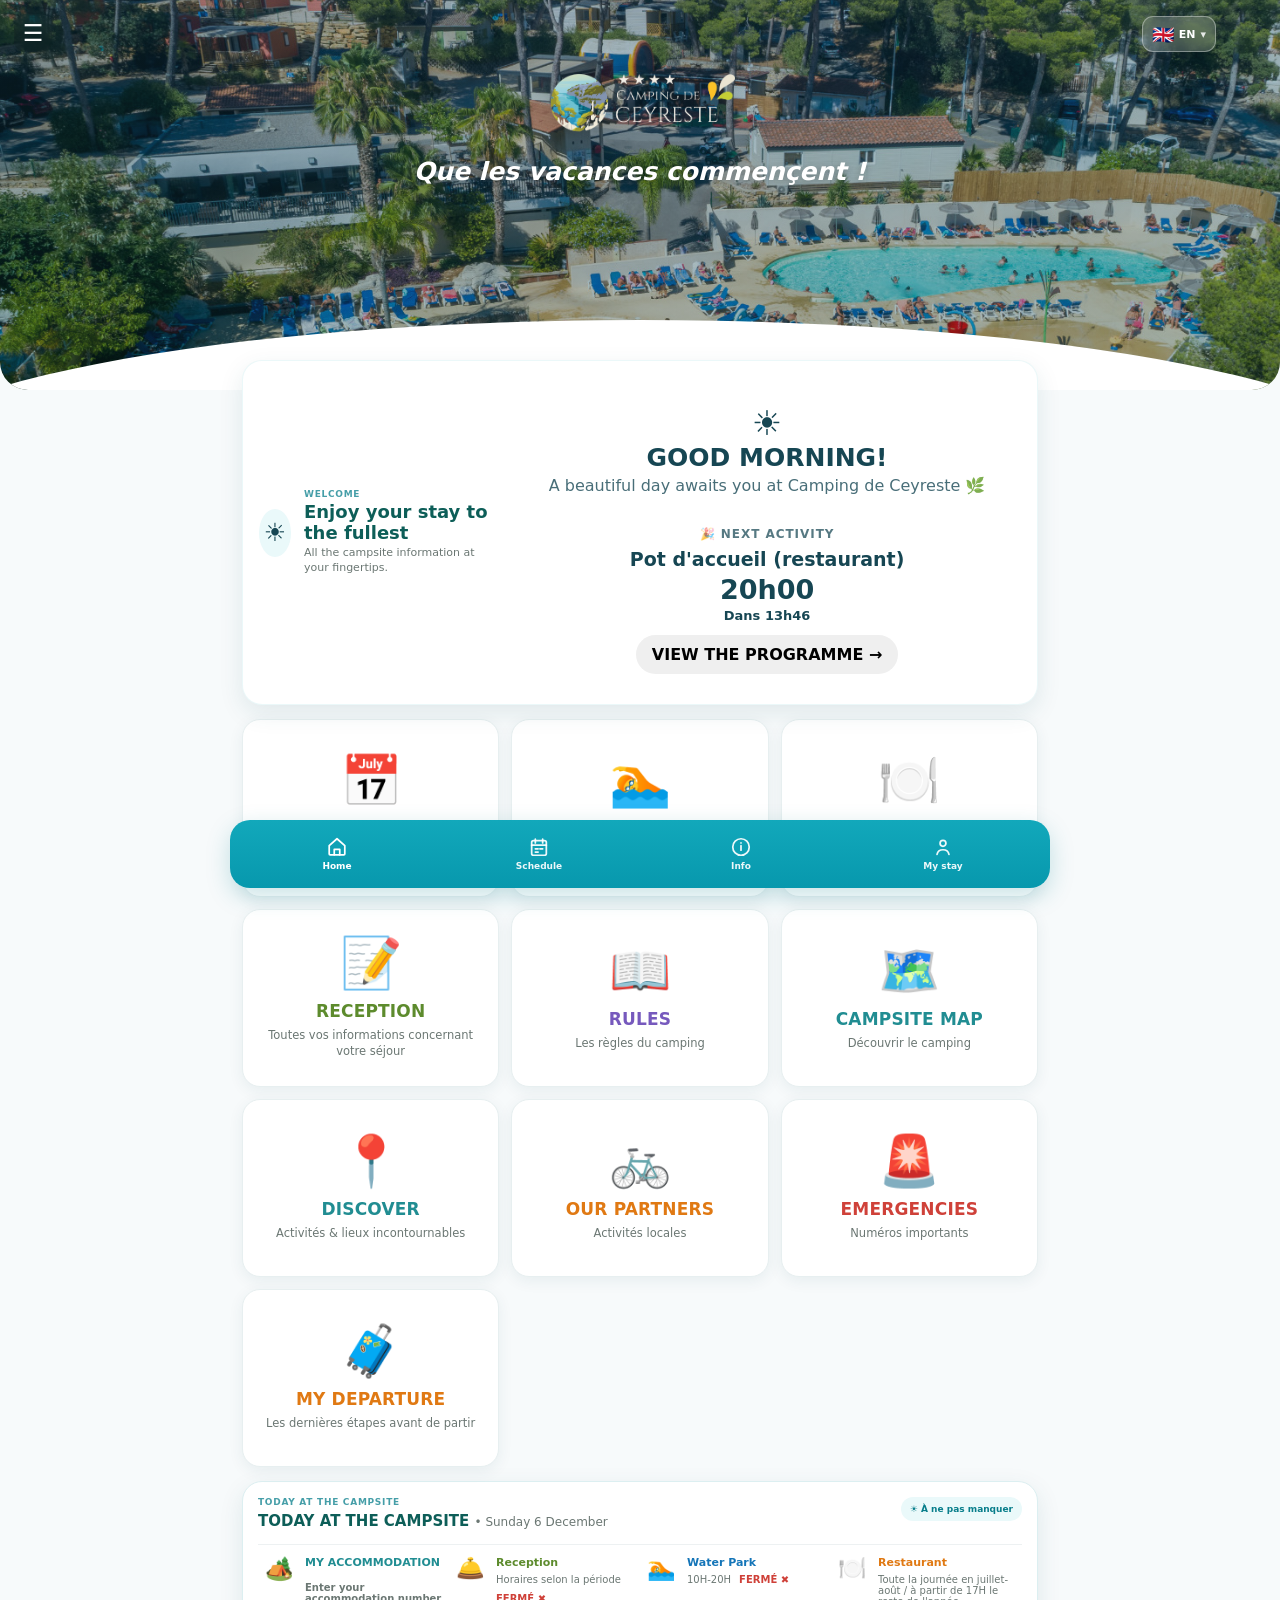
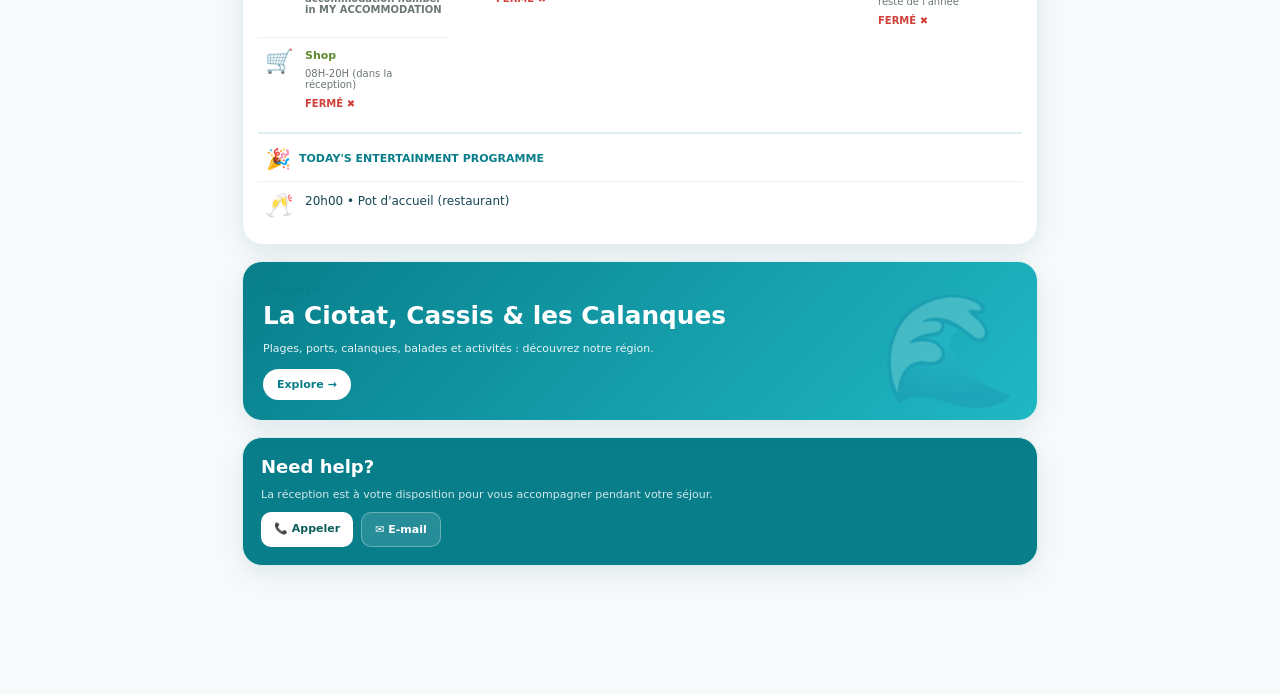
==== index.html @ 933c4ef4 "Add files via upload" ====
<!doctype html>
<html lang="fr">
<head>
  <meta charset="utf-8">
  <meta name="viewport" content="width=device-width, initial-scale=1, viewport-fit=cover">
  <meta name="theme-color" content="#20b8c4">
  <meta name="apple-mobile-web-app-capable" content="yes">
  <meta name="apple-mobile-web-app-status-bar-style" content="default">
  <meta name="apple-mobile-web-app-title" content="Ceyreste">
  <meta name="format-detection" content="telephone=no">
  <meta name="description" content="Application officielle du Camping de Ceyreste">
  <link rel="manifest" href="manifest.webmanifest">
  <link rel="icon" href="icon-192.png">
  <link rel="apple-touch-icon" href="icon-192.png">
  <link rel="stylesheet" href="style.css?v=20260816-06">
  <title>Camping de Ceyreste</title>
</head>
<body>
<div id="app">
  <header class="hero">
    <div class="hero-top">
      <button class="icon-btn" id="menuBtn" aria-label="Menu">☰</button>
      <button class="icon-btn" id="installBtn" hidden aria-label="Installer">＋</button>
      <div id="languageSelector" class="language-selector" aria-label="Choisir la langue"></div>
    </div>
    <div class="brand">
      <img id="campingLogo" class="camping-logo hidden" alt="Logo Camping de Ceyreste">
      <div id="brandFallback">
        <div class="brand-mark">☀</div>
        <div class="brand-name">CAMPING DE<br><strong>Ceyreste</strong></div>
        <div class="stars">★ ★ ★</div>
      </div>
    </div>
    <div class="welcome" id="welcomeText"></div>
  </header>

  <main>
    <section class="welcome-card">
      <div class="mini-sun">☀️</div>
      <div>
        <div class="eyebrow dark">BIENVENUE</div>
        <h1 id="headline"></h1>
        <p id="subheadline"></p>
      </div>
    </section>

    <section class="tiles" id="tiles"></section>

    <section class="today-card">
      <div class="today-head">
        <div>
          <div class="eyebrow dark">AUJOURD'HUI AU CAMPING</div>
          <h2 id="todayTitle"></h2>
        </div>
        <span class="pill">☀️ À ne pas manquer</span>
      </div>
      <div class="today-items" id="todayItems"></div>
    </section>

    <section class="region-card">
      <div>
        <div class="eyebrow">À DÉCOUVRIR</div>
        <h2 id="regionTitle"></h2>
        <p id="regionText"></p>
        <button class="light-btn" data-open="region">Explorer →</button>
      </div>
    </section>

    <section class="gallery-card" id="galleryCard" hidden>
      <div class="eyebrow dark">PHOTOS DU CAMPING</div>
      <h2>Découvrez le camping</h2>
      <div id="galleryGrid" class="gallery-grid"></div>
    </section>

    <section class="help-card">
      <h2>Besoin d'aide ?</h2>
      <p id="helpText"></p>
      <div class="actions">
        <a id="callLink" class="action" href="#">📞 Appeler</a>
        <a id="mailLink" class="action secondary" href="#">✉️ E-mail</a>
      </div>
    </section>
  </main>

  <nav class="bottom-nav" aria-label="Navigation principale">
    <button type="button" class="active" data-home aria-label="Accueil">
      <span class="nav-icon" aria-hidden="true"><svg viewBox="0 0 24 24"><path d="M3.5 10.5 12 3l8.5 7.5v9a1 1 0 0 1-1 1H4.5a1 1 0 0 1-1-1z"/><path d="M9 20.5v-6h6v6"/></svg></span>
      <span class="nav-label">Accueil</span>
    </button>
    <button type="button" data-open="planning" aria-label="Programme">
      <span class="nav-icon" aria-hidden="true"><svg viewBox="0 0 24 24"><rect x="4" y="5" width="16" height="16" rx="2"/><path d="M8 3.5v4M16 3.5v4M4 10h16M8 14h3M13 14h3M8 17.5h3"/></svg></span>
      <span class="nav-label">Programme</span>
    </button>
    <button type="button" data-open="notifications" aria-label="Infos">
      <span class="nav-icon" aria-hidden="true"><svg viewBox="0 0 24 24"><circle cx="12" cy="12" r="9"/><path d="M12 10.5v5M12 7.5h.01"/></svg></span>
      <span class="nav-label">Infos</span>
    </button>
    <button type="button" data-open="stay" aria-label="Mon séjour">
      <span class="nav-icon" aria-hidden="true"><svg viewBox="0 0 24 24"><circle cx="12" cy="8" r="3.2"/><path d="M5.5 20c.6-3.2 3-5 6.5-5s5.9 1.8 6.5 5"/></svg></span>
      <span class="nav-label">Mon séjour</span>
    </button>
  </nav>
</div>

<div id="drawer" class="drawer hidden">
  <div class="drawer-panel">
    <button id="closeDrawer" class="close">×</button>
    <div class="drawer-brand">🏕️ <b>Camping de Ceyreste</b></div>
    <div id="drawerLinks"></div>
  </div>
</div>

<div id="modal" class="modal hidden">
  <div class="modal-panel">
    <button id="closeModal" class="close">×</button>
    <div id="modalContent"></div>
  </div>
</div>

<script src="config.js?v=20260816-06"></script>
<script src="app.js?v=20260816-06"></script>
</body>
</html>
---- style.css ----
:root{
  --green:#16766d;--green-dark:#0d5e58;--lime:#87ad43;--orange:#e88b20;
  --blue:#1475b8;--purple:#7659bd;--teal:#218d92;--red:#d84c42;
  --cream:#f8f5ec;--ink:#173a36;--muted:#6b7773;--line:#e1e6df;--white:#fff;
  --shadow:0 12px 35px rgba(22,61,56,.11)
}
*{box-sizing:border-box}html{scroll-behavior:smooth}
body{margin:0;background:var(--cream);color:var(--ink);font-family:Inter,ui-sans-serif,system-ui,-apple-system,BlinkMacSystemFont,"Segoe UI",sans-serif;padding-bottom:86px}
button,a{font:inherit}
.hero{min-height:390px;background:linear-gradient(180deg,#2d82bd 0%,#7bb8c9 45%,#e9d6a8 100%);position:relative;color:white;overflow:hidden;padding:18px 18px 38px}
.hero:before{content:"";position:absolute;inset:auto -10% -100px;height:220px;background:radial-gradient(ellipse at center,#1e7994 0%,transparent 68%);opacity:.7}
.hero:after{content:"";position:absolute;left:-8%;right:-8%;bottom:-55px;height:160px;background:#39BFC7;border-radius:50% 50% 0 0/100% 100% 0 0;opacity:.75}
.hero-top{display:flex;justify-content:space-between;position:relative;z-index:2}.icon-btn{width:44px;height:44px;border:0;border-radius:14px;background:rgba(255,255,255,.18);color:white;font-size:25px;backdrop-filter:blur(8px)}
.brand{position:relative;z-index:2;text-align:center;margin-top:28px;text-shadow:0 2px 10px rgba(0,0,0,.15)}.brand-mark{font-size:46px;line-height:.8}.brand-name{font-size:17px;line-height:1.05;letter-spacing:.06em}.brand-name strong{font-size:48px;letter-spacing:-.04em;font-style:italic;font-weight:800}.stars{color:#f5c945;font-size:17px;margin-top:4px;letter-spacing:3px}.welcome{position:relative;z-index:2;text-align:center;font-size:27px;font-weight:700;font-style:italic;margin-top:30px}
main{max-width:780px;margin:auto;padding:0 16px}.welcome-card{position:relative;z-index:3;margin:-30px 0 15px;background:white;border-radius:24px;padding:17px 18px;display:flex;gap:13px;align-items:center;box-shadow:var(--shadow)}
.mini-sun{font-size:30px}.eyebrow{font-size:10px;letter-spacing:.16em;font-weight:900;opacity:.75}.eyebrow.dark{color:var(--green-dark)}
.welcome-card h1{font-size:20px;margin:4px 0}.welcome-card p{margin:0;color:var(--muted);font-size:12px}
.tiles{display:grid;grid-template-columns:repeat(2,1fr);gap:12px}.tile{position:relative;overflow:hidden;background:white;border:1px solid var(--line);border-radius:20px;min-height:135px;padding:17px 15px;text-align:left;box-shadow:0 6px 20px rgba(22,61,56,.06);cursor:pointer;transition:.15s}.tile:active{transform:scale(.98)}.tile-icon{font-size:29px;display:block;margin-bottom:10px}.tile strong{display:block;font-size:15px}.tile small{display:block;color:var(--muted);font-size:11px;line-height:1.35;margin-top:5px}.tile-with-image{padding:0;min-height:180px;color:white}.tile-image{position:absolute;inset:0;width:100%;height:100%;object-fit:cover;z-index:0}.tile-with-image:after{content:"";position:absolute;inset:0;background:linear-gradient(180deg,rgba(0,45,65,.12),rgba(0,40,45,.78));z-index:1}.tile-content{position:relative;z-index:2;display:block;padding:17px 15px;margin-top:58px}.tile-with-image strong,.tile-with-image small{color:white}.tile-with-image small{color:rgba(255,255,255,.9)}
.today-card{background:#fffdf6;border:1px solid #e8dcc1;border-radius:22px;margin:16px 0;padding:17px;box-shadow:0 5px 18px rgba(80,60,30,.05)}.today-head{display:flex;justify-content:space-between;gap:10px;align-items:flex-start}.today-head h2{margin:5px 0 0;font-size:17px}.pill{background:#eef5d8;color:#5d7c2e;border-radius:999px;padding:7px 9px;font-size:10px;font-weight:800;white-space:nowrap}
.today-items{display:grid;grid-template-columns:repeat(2,1fr);margin-top:14px}.today-item{display:flex;gap:10px;padding:12px 7px;border-top:1px solid #eadfcb}.today-icon{font-size:24px}.today-item b,.today-item strong,.today-item small{display:block}.today-item b{font-size:12px}.today-item strong{font-size:11px;margin-top:2px}.today-item small{font-size:10px;color:var(--muted);margin-top:2px}
.region-card{min-height:190px;border-radius:23px;margin:16px 0;background:linear-gradient(135deg,#176e78,#1c9bb1);color:white;padding:24px;display:flex;align-items:flex-end;position:relative;overflow:hidden}.region-card:after{content:"🌊";position:absolute;right:20px;bottom:5px;font-size:110px;opacity:.18}.region-card>*{position:relative;z-index:1}.region-card .eyebrow{opacity:.8}.region-card h2{font-size:24px;margin:6px 0}.region-card p{max-width:430px;font-size:13px;line-height:1.5;opacity:.9}.light-btn{border:0;border-radius:999px;padding:10px 15px;background:#8db94b;color:white;font-weight:800}
.help-card{background:var(--green-dark);color:white;border-radius:23px;padding:20px;margin:16px 0}.help-card h2{margin:0 0 5px}.help-card p{opacity:.82;font-size:12px}.actions{display:flex;gap:8px}.action{padding:10px 13px;border-radius:12px;text-decoration:none;background:white;color:var(--green-dark);font-weight:800;font-size:12px}.action.secondary{background:rgba(255,255,255,.12);border:1px solid rgba(255,255,255,.3);color:white}
.bottom-nav{position:fixed;z-index:20;left:0;right:0;bottom:0;height:76px;background:rgba(255,255,255,.96);border-top:1px solid var(--line);display:flex;justify-content:center;backdrop-filter:blur(12px)}.bottom-nav button{border:0;background:none;color:#687572;flex:1;max-width:180px;font-size:10px;font-weight:700}.bottom-nav span{display:block;font-size:21px;margin-bottom:3px}.bottom-nav .active{color:var(--green-dark)}
.hidden{display:none!important}.drawer,.modal{position:fixed;z-index:30;inset:0;background:rgba(10,35,32,.48);padding:18px}.drawer-panel,.modal-panel{background:var(--cream);border-radius:24px;max-width:720px;margin:auto;position:relative;max-height:90vh;overflow:auto}.drawer-panel{padding:62px 16px 20px;max-width:430px;margin-left:auto;height:100%}.modal{display:flex;align-items:center}.modal-panel{padding:24px 18px 28px;width:100%}.close{position:absolute;right:14px;top:13px;width:38px;height:38px;border:0;border-radius:50%;background:white;font-size:25px;color:var(--ink);z-index:2}.drawer-brand{font-size:18px;margin:0 4px 16px}.drawer-link{display:grid;grid-template-columns:38px 1fr;grid-template-rows:auto auto;column-gap:8px;width:100%;border:0;border-bottom:1px solid var(--line);background:none;padding:13px 5px;text-align:left;color:var(--ink)}.drawer-link span{grid-row:span 2;font-size:24px}.drawer-link b{font-size:13px}.drawer-link small{font-size:10px;color:var(--muted);margin-top:3px}.modal-title{font-size:25px;margin:5px 45px 6px 0}.modal-intro{font-size:13px;line-height:1.5;color:var(--muted)}.info-block{background:white;border:1px solid var(--line);border-radius:17px;padding:15px;margin:11px 0}.info-block h3{margin:0 0 6px;font-size:14px}.info-block p{margin:0;color:#4b5d59;font-size:12px;line-height:1.55}
.planning-day{display:grid;grid-template-columns:90px 1fr;gap:12px;padding:13px 0;border-bottom:1px solid var(--line)}.planning-day>b{font-size:13px}.event{background:white;border:1px solid var(--line);border-left:5px solid var(--event-color,#b8c3bf);border-radius:10px;padding:8px;font-size:12px;margin-bottom:5px;color:var(--event-color,#4b5d59)}.event-bold{font-weight:800}.event-italic{font-style:italic}.event-small{font-size:10px}.event-large{font-size:15px}.event-green{--event-color:#5d8b2d}.event-green-dark{--event-color:#0d5e58}.event-blue{--event-color:#1475b8}.event-orange{--event-color:#e07913}.event-red{--event-color:#cf4139}.event-purple{--event-color:#7659bd}.event-pink{--event-color:#d84f91}.event-teal{--event-color:#218d92}.event-yellow{--event-color:#b48a16}.event-gray{--event-color:#6b7773}.event-dark{--event-color:#173a36}.event-white{--event-color:#fff}
.map-placeholder{background:#e6eee7;border:2px dashed #a8b9ae;border-radius:18px;padding:45px 15px;text-align:center;color:#5d706a;margin-top:14px;font-size:30px}.map-placeholder b{display:block;font-size:14px}.map-placeholder small{font-size:11px}.big-link{display:block;background:var(--green);color:white;text-align:center;padding:13px;border-radius:13px;text-decoration:none;font-weight:800;margin-top:13px}

/* ===== TEXTES PERSONNALISABLES DEPUIS config.js ===== */
.styled-text{color:var(--txt-color,var(--ink));background:var(--txt-bg,transparent);display:inline}.txt-green{--txt-color:#5d8b2d}.txt-green-dark{--txt-color:#0d5e58}.txt-blue{--txt-color:#1475b8}.txt-orange{--txt-color:#e07913}.txt-red{--txt-color:#cf4139}.txt-purple{--txt-color:#7659bd}.txt-pink{--txt-color:#d84f91}.txt-teal{--txt-color:#218d92}.txt-yellow{--txt-color:#b48a16}.txt-gray{--txt-color:#6b7773}.txt-dark{--txt-color:#173a36}.txt-white{--txt-color:#fff}.txt-bold{font-weight:800}.txt-italic{font-style:italic}.txt-small{font-size:.78em}.txt-normal{font-size:1em}.txt-large{font-size:1.18em}.txt-xl{font-size:1.45em}.txt-align-left{text-align:left}.txt-align-center{text-align:center}.txt-align-right{text-align:right}.today-date{font-size:.8em;color:var(--muted);font-weight:500}
@media(min-width:680px){.tiles{grid-template-columns:repeat(3,1fr)}.today-items{grid-template-columns:repeat(4,1fr)}.today-item{border-right:1px solid #eadfcb;border-top:0}.today-item:last-child{border-right:0}}


/* ===== PHOTOS / LOGO ===== */
.camping-logo{max-width:190px;max-height:105px;object-fit:contain;display:block;margin:0 auto 8px;filter:drop-shadow(0 2px 8px rgba(0,0,0,.18))}
.hero.has-hero-image{background-image:linear-gradient(180deg,rgba(0,150,180,.25),rgba(40,190,200,.35)),var(--hero-image);background-size:cover;background-position:center;background-repeat:no-repeat}
.region-card.has-region-image{background-image:linear-gradient(135deg,rgba(23,110,120,.72),rgba(28,155,177,.55)),var(--region-image);background-size:cover;background-position:center}
.gallery-card{background:white;border:1px solid var(--line);border-radius:23px;margin:16px 0;padding:18px;box-shadow:0 5px 18px rgba(80,60,30,.05)}
.gallery-card h2{margin:5px 0 14px;font-size:20px}
.gallery-grid{display:grid;grid-template-columns:repeat(2,1fr);gap:10px}
.gallery-item{border:0;padding:0;background:none;border-radius:15px;overflow:hidden;aspect-ratio:4/3;cursor:pointer}
.gallery-item img{width:100%;height:100%;object-fit:cover;display:block;transition:transform .2s}
.gallery-item:active img{transform:scale(.97)}
.photo-viewer{position:fixed;z-index:100;inset:0;background:rgba(0,0,0,.88);display:none;align-items:center;justify-content:center;padding:20px}
.photo-viewer.show{display:flex}
.photo-viewer img{max-width:95vw;max-height:88vh;object-fit:contain;border-radius:10px}
.photo-close{position:absolute;right:16px;top:16px;width:44px;height:44px;border:0;border-radius:50%;background:white;color:#173a36;font-size:30px;line-height:1}
@media(min-width:680px){.gallery-grid{grid-template-columns:repeat(3,1fr)}}

/* ===== PROGRAMME AUTOMATIQUE "AUJOURD'HUI" ===== */
.today-program-item{
  display:flex;
  align-items:flex-start;
  gap:11px;
  padding:12px 8px;
  border-top:1px solid #eadfcb;
}
.today-program-icon{
  font-size:23px;
  line-height:1.1;
  min-width:27px;
}
.today-program-text{
  flex:1;
  font-size:12px;
  line-height:1.45;
}
.today-empty{
  display:flex;
  align-items:center;
  gap:12px;
  padding:18px 8px;
  color:var(--muted);
}
.today-empty>span{font-size:30px}
.today-empty b,.today-empty small{display:block}
.today-empty b{font-size:13px;color:var(--ink)}
.today-empty small{font-size:11px;margin-top:3px;line-height:1.4}

/* ===== V8 : INFOS FIXES + PROGRAMME DU JOUR ===== */
.today-info-item{
  display:flex;
  align-items:flex-start;
  gap:11px;
  padding:12px 8px;
  border-top:1px solid #eadfcb;
}
.today-info-content{flex:1;min-width:0}
.today-info-title{font-size:13px;line-height:1.3}
.today-info-bottom{
  display:flex;
  flex-wrap:wrap;
  gap:8px;
  align-items:center;
  margin-top:4px;
}
.today-info-time{font-size:11px;color:var(--muted)}
.today-info-note{font-size:11px}
.today-program-heading{
  display:flex;
  align-items:center;
  gap:8px;
  margin:12px 0 2px;
  padding:13px 8px 8px;
  border-top:2px solid #eadfcb;
  font-size:12px;
  color:var(--ink);
}
.today-program-heading span{font-size:20px}
.today-program-list{margin-top:0}

/* ===== V9 : animations visibles dans la même carte AUJOURD'HUI ===== */
.today-program-heading{
  grid-column:1 / -1;
  width:100%;
}
.today-program-list{
  grid-column:1 / -1;
  width:100%;
}
@media(max-width:679px){
  .today-items{grid-template-columns:1fr;}
  .today-info-item{border-top:1px solid #eadfcb;}
  .today-program-heading,.today-program-list{grid-column:1;}
}


/* Photos optionnelles sur les cases du menu */
.tile.has-tile-image{
  position:relative;
  overflow:hidden;
  padding:0;
  min-height:170px;
  display:flex;
  flex-direction:column;
  justify-content:flex-end;
}
.tile.has-tile-image .tile-image{
  position:absolute;
  inset:0;
  width:100%;
  height:100%;
  object-fit:cover;
  z-index:0;
}
.tile.has-tile-image::after{
  content:"";
  position:absolute;
  inset:0;
  background:linear-gradient(180deg,rgba(0,0,0,.02),rgba(0,0,0,.62));
  z-index:1;
}
.tile.has-tile-image > *{
  position:relative;
  z-index:2;
}
.tile.has-tile-image .tile-icon,
.tile.has-tile-image strong,
.tile.has-tile-image small{
  color:#fff;
}


/* Photo facultative dans les sections */
.section-image{
  display:block;
  width:100%;
  max-height:260px;
  object-fit:cover;
  border-radius:18px;
  margin:0 0 18px;
  box-shadow:0 10px 25px rgba(0,0,0,.12);
}


/* Bouton carte du restaurant */
.menu-pdf-button{
  display:inline-flex;
  align-items:center;
  justify-content:center;
  gap:8px;
  margin:4px 0 22px;
  padding:12px 18px;
  border-radius:999px;
  background:#39BFC7;
  color:#fff;
  text-decoration:none;
  font-weight:800;
  box-shadow:0 8px 18px rgba(0,0,0,.12);
  transition:transform .15s ease, filter .15s ease;
}
.menu-pdf-button:hover{
  filter:brightness(.95);
  transform:translateY(-1px);
}

/* ===== MA LOCATION ===== */
.mh-personal-card{margin:18px 0;padding:20px;border-radius:22px;background:#FFFDF8;border:1px solid rgba(8,126,139,.14);box-shadow:0 12px 30px rgba(22,70,83,.10)}
.mh-personal-head{display:flex;align-items:center;gap:14px;margin-bottom:18px}
.mh-personal-icon{font-size:34px}.mh-personal-number{font-size:1.35rem;font-weight:800;color:#087E8B}.mh-personal-category{font-weight:700;color:#164653;margin-top:3px}
.mh-personal-image{width:100%;max-height:230px;object-fit:cover;border-radius:17px;margin-bottom:16px}
.mh-personal-grid{display:grid;grid-template-columns:repeat(2,minmax(0,1fr));gap:10px}
.mh-personal-grid>div{padding:12px;border-radius:14px;background:#DDF6F7}
.mh-personal-grid b,.mh-personal-grid span{display:block}.mh-personal-grid span{margin-top:4px;color:#164653}
.mh-personal-info{margin-top:14px;padding:13px;border-radius:14px;background:#F5EBD7;line-height:1.55}
.mh-select-button,.mh-change-button{margin-top:16px;width:100%;border:0;border-radius:14px;padding:13px 16px;font-weight:800;cursor:pointer;background:#20B8C4;color:#fff}
.mh-change-button{background:#087E8B}
@media(max-width:600px){.mh-personal-grid{grid-template-columns:1fr}}

/* ===== MOBILE / PWA ROBUSTESSE ===== */
html,body{min-height:100%;-webkit-text-size-adjust:100%;}
button,a,input{touch-action:manipulation;-webkit-tap-highlight-color:transparent}
body{padding-bottom:calc(86px + env(safe-area-inset-bottom));}
.bottom-nav{padding-bottom:env(safe-area-inset-bottom);height:calc(76px + env(safe-area-inset-bottom));}
.drawer,.modal{padding-top:max(18px,env(safe-area-inset-top));padding-bottom:max(18px,env(safe-area-inset-bottom));}
.modal-panel{max-height:calc(100vh - 36px);max-height:calc(100dvh - 36px);}
.drawer-panel{height:calc(100vh - 36px);height:calc(100dvh - 36px);}
.location-form{margin-top:18px;background:white;border:1px solid var(--line);border-radius:18px;padding:16px}
.location-form label{display:block;font-size:12px;font-weight:800;margin-bottom:8px;color:var(--ink)}
.location-form input{display:block;width:100%;min-height:50px;border:1px solid #cfd9d4;border-radius:13px;padding:12px 14px;font-size:18px;color:var(--ink);background:#fff;outline:none}
.location-form input:focus{border-color:#20B8C4;box-shadow:0 0 0 3px rgba(32,184,196,.14)}
.location-error{margin:10px 0 0;padding:10px 12px;border-radius:11px;background:#fff0ef;color:#a62f29;font-size:12px;font-weight:700}
.mh-personal-category .styled-text{display:inline}
@media(max-width:380px){
  main{padding-left:12px;padding-right:12px}
  .hero{padding-left:14px;padding-right:14px;min-height:350px}
  .brand-name strong{font-size:40px}
  .welcome{font-size:23px}
  .welcome-card{padding:14px}
  .pill{display:none}
  .modal{padding-left:10px;padding-right:10px}
  .modal-panel{border-radius:20px;padding:22px 14px 24px}
}

.dynamic-welcome{margin:12px 0 18px;padding:20px;border-radius:24px;text-align:center;background:linear-gradient(135deg,rgba(255,255,255,.97),rgba(240,248,255,.97));box-shadow:0 8px 24px rgba(0,0,0,.08)}
.dynamic-welcome-icon{font-size:34px}.dynamic-welcome-title{font-size:25px;font-weight:800}.dynamic-welcome-subtitle{margin-top:4px;opacity:.78}
.dynamic-next-animation{margin-top:16px;padding:16px;border-radius:18px;background:rgba(255,255,255,.9)}
.dynamic-next-label{font-size:12px;font-weight:800;letter-spacing:.08em;opacity:.72}.dynamic-next-event{font-size:19px;font-weight:800;margin-top:7px}.dynamic-next-time{font-size:27px;font-weight:900;margin-top:4px}.dynamic-next-countdown{font-size:13px;font-weight:700;margin-top:3px}.dynamic-next-button{margin-top:12px;border:0;border-radius:999px;padding:10px 16px;font-weight:800;cursor:pointer}
@media(max-width:600px){.dynamic-welcome{padding:17px;margin:10px 0 15px;border-radius:20px}.dynamic-welcome-title{font-size:22px}.dynamic-next-event{font-size:17px}.dynamic-next-time{font-size:24px}}

.dynamic-welcome-mount{width:100%;margin-top:14px}.welcome-card .dynamic-welcome{box-shadow:none;margin:0;padding:14px 0 0;background:transparent}

/* ============================================================
   🗺️ PLAN INTERACTIF
   ============================================================ */
.camp-map-tools{display:grid;gap:9px;margin:12px 0}.camp-map-tools input{width:100%;box-sizing:border-box;padding:12px 14px;border:1px solid #d9e1dd;border-radius:14px;font-size:15px;background:#fff}.camp-map-filters{display:flex;gap:7px;flex-wrap:wrap}.camp-map-filter,.camp-map-zoom button{border:1px solid #d8e0dc;background:#fff;color:var(--ink);border-radius:999px;padding:8px 12px;font-weight:800;cursor:pointer}.camp-map-filter.active{background:#087e8b;color:#fff;border-color:#087e8b}.camp-map-zoom{display:flex;justify-content:flex-end;gap:6px}.camp-map-zoom button{min-width:46px;padding:8px 10px}.camp-map-viewport{position:relative;width:100%;height:min(68vh,560px);min-height:320px;overflow:hidden;border-radius:20px;background:#eef2ee;border:1px solid #dbe3df;touch-action:none;cursor:grab}.camp-map-viewport:active{cursor:grabbing}.camp-map-stage{position:absolute;left:0;top:0;width:100%;transform-origin:50% 50%;will-change:transform}.camp-map-stage>img{display:block;width:100%;height:auto;user-select:none;-webkit-user-drag:none}.camp-map-marker{position:absolute;transform:translate(-50%,-50%);border:0;cursor:pointer;z-index:3;background:rgba(255,255,255,.96);box-shadow:0 4px 12px rgba(0,0,0,.18);border-radius:999px;padding:4px 7px;display:flex;align-items:center;gap:4px;white-space:nowrap;font-size:14px}.camp-map-point b{font-size:9px;color:#164653}.camp-map-point{min-width:28px}.camp-map-location{background:#087e8b;color:#fff;border:3px solid #fff;box-shadow:0 0 0 4px rgba(8,126,139,.22),0 5px 14px rgba(0,0,0,.22);padding:5px 8px}.camp-map-location span{font-size:9px;font-weight:900}.camp-map-marker:hover{transform:translate(-50%,-50%) scale(1.06)}.camp-map-marker.map-hidden{display:none}.camp-map-selected{margin-top:12px;padding:13px 14px;border-radius:15px;background:#eef7f4;color:#164653;line-height:1.45;font-size:13px}.camp-map-selected span{opacity:.85}.camp-map-legend{display:flex;justify-content:space-between;gap:10px;margin-top:8px;font-size:10px;color:#6c7774;flex-wrap:wrap}.camp-map-stage{user-select:none}
@media(max-width:600px){.camp-map-viewport{height:62vh;min-height:300px}.camp-map-point b{display:none}.camp-map-marker{font-size:16px;padding:5px}.camp-map-location span{display:none}.camp-map-legend{font-size:9px}}

/* ===== V2 : PLAN — ICONES UNIQUEMENT ===== */
.camp-map-marker{
  width:42px;
  height:42px;
  padding:0 !important;
  display:flex;
  align-items:center;
  justify-content:center;
  border-radius:50%;
  white-space:normal;
  font-size:21px;
}
.camp-map-point b,
.camp-map-location span{display:none !important}
.camp-map-point-title{font-size:15px;font-weight:800;margin-bottom:4px}
.camp-map-point-description{font-size:12px;line-height:1.45;color:#47615d}
.camp-map-selected-active{border:2px solid #2b8c8c;box-shadow:0 4px 14px rgba(0,0,0,.08)}
.info-accordion{display:grid;gap:9px;margin-top:14px}
.info-accordion-item{background:#fff;border:1px solid #eadfcb;border-radius:15px;overflow:hidden;box-shadow:0 2px 8px rgba(0,0,0,.035)}
.info-accordion-item summary{list-style:none;display:flex;align-items:center;justify-content:space-between;gap:12px;padding:15px 14px;cursor:pointer}
.info-accordion-item summary::-webkit-details-marker{display:none}
.info-accordion-item summary>span:first-child{flex:1;min-width:0}
.accordion-chevron{font-size:22px;line-height:1;color:#6d7b78;transition:transform .18s ease}
.info-accordion-item[open] .accordion-chevron{transform:rotate(45deg)}
.info-accordion-content{padding:0 15px 16px;color:var(--ink);font-size:13px;line-height:1.6;border-top:1px solid #f0e8dc}
.info-conclusion{margin-top:16px;padding:16px;border-radius:16px;background:#eef7f4;text-align:center;white-space:normal;line-height:1.5}

/* ===== V3 : clics des marqueurs ===== */
.camp-map-marker{pointer-events:auto !important;position:absolute;z-index:20 !important;touch-action:manipulation}
.camp-map-stage>img{pointer-events:none}
.camp-map-selected-active{animation:campMapPulse .22s ease-out}
@keyframes campMapPulse{from{transform:scale(.985)}to{transform:scale(1)}}

/* ===== V4 : souris + tactile ===== */
.camp-map-marker{
  cursor:pointer !important;
  user-select:none;
  -webkit-user-select:none;
}
.camp-map-stage{
  cursor:grab;
}
.camp-map-marker:active{
  cursor:pointer;
}

/* ===== 🌍 SÉLECTEUR DE LANGUE ===== */
.hero-top{position:relative}
.language-selector{position:absolute;right:52px;top:0;z-index:1000}
.language-current{border:0;background:rgba(255,255,255,.92);border-radius:999px;padding:7px 10px;font-weight:800;font-size:12px;box-shadow:0 3px 12px rgba(0,0,0,.12);cursor:pointer}
.language-menu{position:absolute;right:0;top:42px;min-width:165px;background:#fff;border-radius:14px;padding:6px;box-shadow:0 10px 28px rgba(0,0,0,.18);border:1px solid rgba(0,0,0,.08)}
.language-menu.hidden{display:none}
.language-option{display:flex;align-items:center;gap:9px;width:100%;border:0;background:transparent;border-radius:10px;padding:9px 10px;text-align:left;font-size:13px;cursor:pointer}
.language-option:hover,.language-option:focus{background:#f2f7f6}
@media(max-width:420px){.language-selector{right:48px}.language-current{padding:6px 8px}.language-menu{min-width:155px}}

/* 🌍 Sélecteur de langue */
.hero-top{position:relative}
.language-selector{position:relative;margin-left:auto;z-index:80}
.language-current{display:flex;align-items:center;gap:6px;border:1px solid rgba(255,255,255,.45);background:rgba(255,255,255,.18);color:#fff;border-radius:999px;padding:8px 11px;font-weight:800;cursor:pointer;backdrop-filter:blur(8px)}
.language-current span:first-child{font-size:18px}.language-chevron{font-size:11px;opacity:.85}
.language-menu{position:absolute;right:0;top:calc(100% + 8px);width:190px;background:#fff;border-radius:16px;padding:7px;box-shadow:0 12px 30px rgba(0,0,0,.18);border:1px solid #eadfcb}
.language-menu.hidden{display:none}
.language-option{width:100%;display:flex;align-items:center;gap:10px;border:0;background:transparent;padding:10px 9px;border-radius:11px;cursor:pointer;text-align:left;font:inherit;color:#29403c}
.language-option:hover,.language-option.active{background:#eef7f4}
.language-flag{font-size:20px;width:27px}.language-name{flex:1;font-weight:700}.language-code{font-size:11px;color:#7b8b87;font-weight:800}

/* ============================================================
   V7 — THÈME CÔTE D'AZUR / MODÈLE FOURNI PAR LE CLIENT
   ============================================================ */
:root{
  --azur:#0a9fb6;
  --azur-2:#20b8c4;
  --azur-dark:#087e8b;
  --azur-soft:#eaf9fa;
  --azur-line:#dceff1;
  --azur-ink:#164653;
  --azur-muted:#66767b;
  --sand:#f7e5c8;
  --orange-caz:#f39a2d;
  --green-open:#149447;
  --red-closed:#e13a32;
  --shadow-caz:0 8px 24px rgba(16,76,91,.10);
}

html,body{background:#f7fafb;color:var(--azur-ink);font-family:"Poppins","Montserrat",Inter,ui-sans-serif,system-ui,-apple-system,BlinkMacSystemFont,"Segoe UI",sans-serif}
body{padding-bottom:94px}

/* ---------- ACCUEIL / HERO ---------- */
.hero{
  min-height:310px;
  padding:14px 14px 52px;
  background:linear-gradient(180deg,#078eab 0%,#11a9bb 52%,#56c2ca 100%);
  border-radius:0 0 28px 28px;
}
.hero:before{display:none}
.hero:after{content:"";position:absolute;left:-10%;right:-10%;bottom:-80px;height:150px;background:#fff;border-radius:50% 50% 0 0/100% 100% 0 0;opacity:1}
.hero.has-hero-image{background-position:center;background-size:cover;background-repeat:no-repeat}
.hero-top{align-items:center}
.icon-btn{width:38px;height:38px;border-radius:11px;background:rgba(0,0,0,.08);font-size:23px;box-shadow:none}
#languageSelector{position:absolute;right:50px;top:2px;z-index:5}
.language-current{height:36px;padding:0 9px;border:1px solid rgba(255,255,255,.35);border-radius:11px;background:rgba(255,255,255,.16);color:#fff;display:flex;align-items:center;gap:5px;font-size:11px;font-weight:900;backdrop-filter:blur(8px)}
.language-menu{position:absolute;right:0;top:42px;width:185px;background:#fff;border-radius:15px;padding:6px;box-shadow:0 14px 35px rgba(0,0,0,.18);border:1px solid #e5eef0;z-index:100}
.language-option{width:100%;display:grid;grid-template-columns:28px 1fr auto;align-items:center;gap:8px;border:0;background:transparent;padding:9px 8px;border-radius:10px;text-align:left;color:var(--azur-ink);font-size:12px}
.language-option:hover,.language-option.active{background:var(--azur-soft)}
.language-flag{font-size:20px}.language-name{font-weight:800}.language-code{font-size:9px;opacity:.55;font-weight:900}
.brand{margin-top:22px;text-shadow:0 2px 8px rgba(0,50,60,.16)}
.brand-mark{font-size:0}
.brand-mark:after{content:"🏕️";font-size:42px}
.brand-name{font-size:14px;letter-spacing:.06em}.brand-name strong{font-size:34px;letter-spacing:-.03em}
.stars{font-size:11px;margin-top:1px;letter-spacing:3px}
.welcome{font-size:25px;margin-top:25px;text-shadow:0 2px 7px rgba(0,0,0,.22)}

/* ---------- CONTENU ---------- */
main{max-width:760px;padding:0 12px}
.welcome-card{margin:-30px 0 14px;border-radius:20px;padding:14px 16px;box-shadow:var(--shadow-caz);border:1px solid rgba(10,159,182,.08)}
.mini-sun{width:48px;height:48px;border-radius:50%;background:var(--azur-soft);display:flex;align-items:center;justify-content:center;font-size:25px}
.eyebrow{color:var(--azur-dark);font-size:9px;letter-spacing:.08em}.eyebrow.dark{color:var(--azur-dark)}
.welcome-card h1{font-size:18px;color:var(--azur-dark);margin:2px 0 3px}.welcome-card p{font-size:11px;line-height:1.35}

/* ---------- MENU EN 3 COLONNES COMME LE MODÈLE ---------- */
.tiles{grid-template-columns:repeat(3,1fr);gap:8px}
.tile{min-height:126px;border-radius:15px;padding:12px 8px;text-align:center;box-shadow:0 4px 15px rgba(16,76,91,.07);border:1px solid #e7eff0;background:#fff;display:flex;flex-direction:column;align-items:center;justify-content:center}
.tile:active{transform:scale(.97)}
.tile-icon{font-size:27px;margin:0 0 8px;line-height:1}
.tile strong{font-size:10px;line-height:1.2;color:var(--azur-dark);letter-spacing:.01em}
.tile small{font-size:8.5px;line-height:1.35;margin-top:5px;color:#6c777b}
.tile.has-tile-image{min-height:126px}
.tile.has-tile-image .tile-content{margin-top:0;padding:12px 8px}

/* ---------- CARTES INFOS ---------- */
.today-card,.region-card,.help-card{border-radius:20px;box-shadow:var(--shadow-caz);border:1px solid var(--azur-line)}
.today-card{background:#fff;margin-top:14px;padding:15px}
.today-head h2{font-size:15px;color:var(--azur-dark)}
.pill{background:var(--azur-soft);color:var(--azur-dark);font-size:9px}
.today-info-item,.today-program-item{padding:11px 7px;border-top:1px solid #edf1f2}
.today-info-title{font-size:11px}.today-info-time,.today-info-note{font-size:10px}
.today-program-heading{font-size:11px;color:var(--azur-dark);border-top:2px solid var(--azur-line)}
.region-card{min-height:160px;background:linear-gradient(135deg,#087e8b,#20b8c4);padding:20px}
.region-card h2{font-size:21px}.region-card p{font-size:11px}.light-btn{background:#fff;color:var(--azur-dark);padding:9px 14px;font-size:11px}
.help-card{background:var(--azur-dark);padding:18px}.help-card h2{font-size:18px}.help-card p{font-size:11px}
.action{font-size:11px;border-radius:10px}

/* ---------- BARRE DU BAS : COMME LE MODÈLE ---------- */
.bottom-nav{height:70px;background:linear-gradient(180deg,#12a8bb,#0793aa);border:0;border-radius:19px 19px 0 0;left:8px;right:8px;bottom:0;box-shadow:0 -5px 18px rgba(7,126,139,.16);backdrop-filter:none;padding-bottom:env(safe-area-inset-bottom)}
.bottom-nav button{color:rgba(255,255,255,.92);font-size:9px;max-width:140px}.bottom-nav span{font-size:21px;margin-bottom:2px}.bottom-nav .active{color:#fff}

/* ---------- DRAWER ---------- */
.drawer{background:rgba(6,52,61,.45);backdrop-filter:blur(3px)}
.drawer-panel{background:#f7fafb;border-radius:22px 0 0 22px}.drawer-brand{color:var(--azur-dark)}
.drawer-link{border-bottom:1px solid #e5eef0!important}.drawer-link:hover{background:var(--azur-soft)}

/* ---------- FENÊTRES / PAGES ---------- */
.modal{background:rgba(4,53,63,.48);padding:0}
.modal-panel{max-width:760px;max-height:94vh;border-radius:22px 22px 0 0;background:#f7fafb;padding:0 16px 28px;overflow:auto}
.modal-panel:before{content:"";display:block;height:58px;margin:0 -16px 16px;background:linear-gradient(180deg,#0a9fb6,#11aabd);border-radius:22px 22px 0 0}
.modal-panel .close{top:10px;right:12px;background:rgba(255,255,255,.18);color:#fff;font-size:25px}
.modal-title{font-size:18px;color:var(--azur-dark);font-weight:900;margin-top:0}
.modal-intro{font-size:11px;color:#66767b;line-height:1.5}
.info-block{background:#fff;border:1px solid #e4eef0;border-radius:15px;padding:13px;margin:9px 0;box-shadow:0 3px 10px rgba(16,76,91,.05)}
.info-block h3{font-size:12px;color:var(--azur-dark);margin:0 0 5px}.info-block p{font-size:11px;line-height:1.5;margin:0}

/* ---------- PLAN ---------- */
.camp-map-viewport{border-radius:16px;border:1px solid #d8ebee;background:#eef8f9}
.camp-map-filter.active{background:var(--azur-dark);border-color:var(--azur-dark)}
.camp-map-selected{background:var(--azur-soft);border:1px solid var(--azur-line);font-size:11px}
.camp-map-point-title{color:var(--azur-dark);font-size:13px}

/* ---------- OUVERT / FERMÉ ---------- */
.open-status,.status-open{color:var(--green-open)}

@media(max-width:420px){
  .hero{min-height:300px}
  .brand-name strong{font-size:31px}
  .welcome{font-size:23px}
  .tiles{grid-template-columns:repeat(3,1fr);gap:7px}
  .tile{min-height:119px;padding:10px 5px}
  .tile-icon{font-size:24px;margin-bottom:7px}
  .tile strong{font-size:9px}.tile small{font-size:7.5px}
  .welcome-card{padding:12px}.mini-sun{width:44px;height:44px}
  .bottom-nav{left:6px;right:6px}
}

@media(min-width:700px){
  body{padding-bottom:100px}
  .hero{min-height:390px}
  main{max-width:820px}
  .tiles{gap:12px}
  .tile{min-height:145px}
  .tile strong{font-size:12px}.tile small{font-size:10px}.tile-icon{font-size:31px}
  .bottom-nav{left:50%;right:auto;transform:translateX(-50%);width:min(820px,calc(100% - 16px));border-radius:19px 19px 0 0}
}


/* =========================================================
   V8 — BARRE DE NAVIGATION TYPE APPLICATION MOBILE
   Même barre sur ACCUEIL / PROGRAMME / INFOS / MON SÉJOUR
   ========================================================= */
body{padding-bottom:112px}
.bottom-nav{
  position:fixed !important;
  z-index:100 !important;
  left:50% !important;
  right:auto !important;
  bottom:10px !important;
  transform:translateX(-50%) !important;
  width:min(820px,calc(100% - 20px)) !important;
  height:68px !important;
  padding:0 6px env(safe-area-inset-bottom) !important;
  box-sizing:border-box;
  display:grid !important;
  grid-template-columns:repeat(4,1fr);
  align-items:stretch;
  background:linear-gradient(180deg,#12a8bb 0%,#0798ad 100%) !important;
  border:0 !important;
  border-radius:20px !important;
  box-shadow:0 8px 24px rgba(7,126,139,.22) !important;
  backdrop-filter:none !important;
}
.bottom-nav button{
  max-width:none !important;
  width:100%;
  height:100%;
  min-width:0;
  border:0;
  background:transparent !important;
  color:rgba(255,255,255,.92) !important;
  display:flex;
  flex-direction:column;
  align-items:center;
  justify-content:center;
  gap:3px;
  padding:5px 2px 4px;
  font-family:inherit;
  font-size:9px !important;
  font-weight:700;
  cursor:pointer;
  -webkit-tap-highlight-color:transparent;
}
.bottom-nav button.active{color:#fff !important}
.bottom-nav button:active{transform:scale(.96)}
.bottom-nav .nav-icon{
  display:flex !important;
  width:24px;
  height:24px;
  margin:0 !important;
  align-items:center;
  justify-content:center;
}
.bottom-nav .nav-icon svg{
  width:22px;
  height:22px;
  fill:none;
  stroke:currentColor;
  stroke-width:1.9;
  stroke-linecap:round;
  stroke-linejoin:round;
}
.bottom-nav .nav-label{
  display:block;
  font-size:9px;
  line-height:1.1;
  white-space:nowrap;
}
/* Sur les pages internes, la barre reste visible comme sur la maquette. */
.modal{padding-bottom:100px !important}
.modal-panel{
  padding-bottom:112px !important;
}
.drawer{padding-bottom:100px}
@media(max-width:420px){
  body{padding-bottom:108px}
  .bottom-nav{bottom:9px !important;width:calc(100% - 16px) !important;height:67px !important;border-radius:19px !important}
  .bottom-nav .nav-icon{width:23px;height:23px}
  .bottom-nav .nav-icon svg{width:21px;height:21px}
  .bottom-nav .nav-label{font-size:8.5px}
}
@media(min-width:700px){
  .bottom-nav{width:min(820px,calc(100% - 24px)) !important;bottom:12px !important}
}

/* ===== V9 — MENU : ICONES ET TITRES PLUS GRANDS ===== */
.tiles .tile{
  min-height: 166px;
  padding: 18px 12px 16px;
  border-radius: 18px;
}
.tiles .tile-icon{
  font-size: 46px !important;
  line-height: 1;
  margin: 0 0 13px !important;
  display: block;
}
.tiles .tile strong{
  font-size: 16px !important;
  line-height: 1.18;
  font-weight: 900;
  letter-spacing: .01em;
}
.tiles .tile small{
  font-size: 11.5px !important;
  line-height: 1.38;
  margin-top: 7px;
}

/* Les cartes avec photo gardent leur composition */
.tiles .tile-with-image .tile-icon{font-size: 38px !important}

@media (max-width: 679px){
  .tiles{gap: 10px}
  .tiles .tile{min-height: 154px;padding: 16px 9px 14px}
  .tiles .tile-icon{font-size: 40px !important;margin-bottom: 11px !important}
  .tiles .tile strong{font-size: 14px !important}
  .tiles .tile small{font-size: 10.5px !important}
}

@media (min-width: 680px){
  .tiles .tile{min-height: 178px}
  .tiles .tile-icon{font-size: 50px !important}
  .tiles .tile strong{font-size: 17px !important}
}

/* ===== V10 : statut OUVERT / FERME ===== */
.opening-status-card{
  margin:16px 0 18px;
  padding:17px 16px;
  border-radius:18px;
  text-align:center;
  border:1px solid rgba(0,0,0,.06);
  background:linear-gradient(180deg,#f5fbfa 0%,#eef8f6 100%);
}
.opening-status-card.is-closed{background:linear-gradient(180deg,#fff7f5 0%,#fff0ed 100%)}
.opening-status-label{font-size:12px;font-weight:800;letter-spacing:.03em;color:#5f7773;margin-bottom:4px}
.opening-status-main{font-size:21px;font-weight:900;line-height:1.2;color:#118a3b}
.opening-status-card.is-closed .opening-status-main{color:#dc3d32}
.opening-status-main span{font-size:22px;margin-left:3px}
.opening-status-hours{margin-top:6px;font-size:14px;font-weight:700;color:#263b42}
.opening-next{margin-top:8px;font-size:12px;color:#6d625f}
.opening-next strong{color:#dc3d32}

/* V11 — programme par jour/date */
.programme-page{margin-top:12px}
.programme-day-scroller{display:flex;gap:8px;overflow-x:auto;padding:4px 2px 10px;scrollbar-width:none;-webkit-overflow-scrolling:touch}
.programme-day-scroller::-webkit-scrollbar{display:none}
.programme-day{flex:0 0 72px;border:1px solid #d9e8e5;background:#fff;border-radius:16px;padding:9px 6px 10px;display:flex;flex-direction:column;align-items:center;gap:2px;color:#45615d;cursor:pointer;box-shadow:0 2px 8px rgba(0,0,0,.04)}
.programme-day.active{background:#2b8c8c;color:#fff;border-color:#2b8c8c;box-shadow:0 6px 14px rgba(43,140,140,.22)}
.programme-day-name{font-size:10px;font-weight:800;letter-spacing:.4px}.programme-day strong{font-size:24px;line-height:1.05}.programme-day-month{font-size:9px;font-weight:700;opacity:.9}
.programme-selected-heading{padding:14px 3px 10px}.programme-selected-kicker{font-size:10px;font-weight:900;letter-spacing:1.1px;color:#2b8c8c}.programme-selected-heading h3{margin:3px 0 0;font-size:20px;color:#193d3a}
.programme-events-list{display:grid;gap:9px}.programme-event-card{display:flex;align-items:center;gap:12px;background:#fff;border:1px solid #e3ece9;border-radius:16px;padding:12px 13px;box-shadow:0 3px 10px rgba(0,0,0,.045)}
.programme-event-icon{width:46px;height:46px;flex:0 0 46px;border-radius:14px;background:#eef7f5;display:flex;align-items:center;justify-content:center;font-size:24px}.programme-event-body{min-width:0}.programme-event-text{font-size:14px;font-weight:750;line-height:1.35;color:#24443f}
.programme-empty{padding:24px 16px;border-radius:17px;background:#f5f8f7;border:1px dashed #cbdcd8;display:flex;flex-direction:column;align-items:center;text-align:center;gap:5px;color:#55706b}.programme-empty div{font-size:32px}.programme-empty strong{font-size:15px;color:#294a45}.programme-empty span{font-size:12px}
@media(max-width:520px){.programme-day{flex-basis:68px}.programme-selected-heading h3{font-size:18px}.programme-event-text{font-size:13px}}
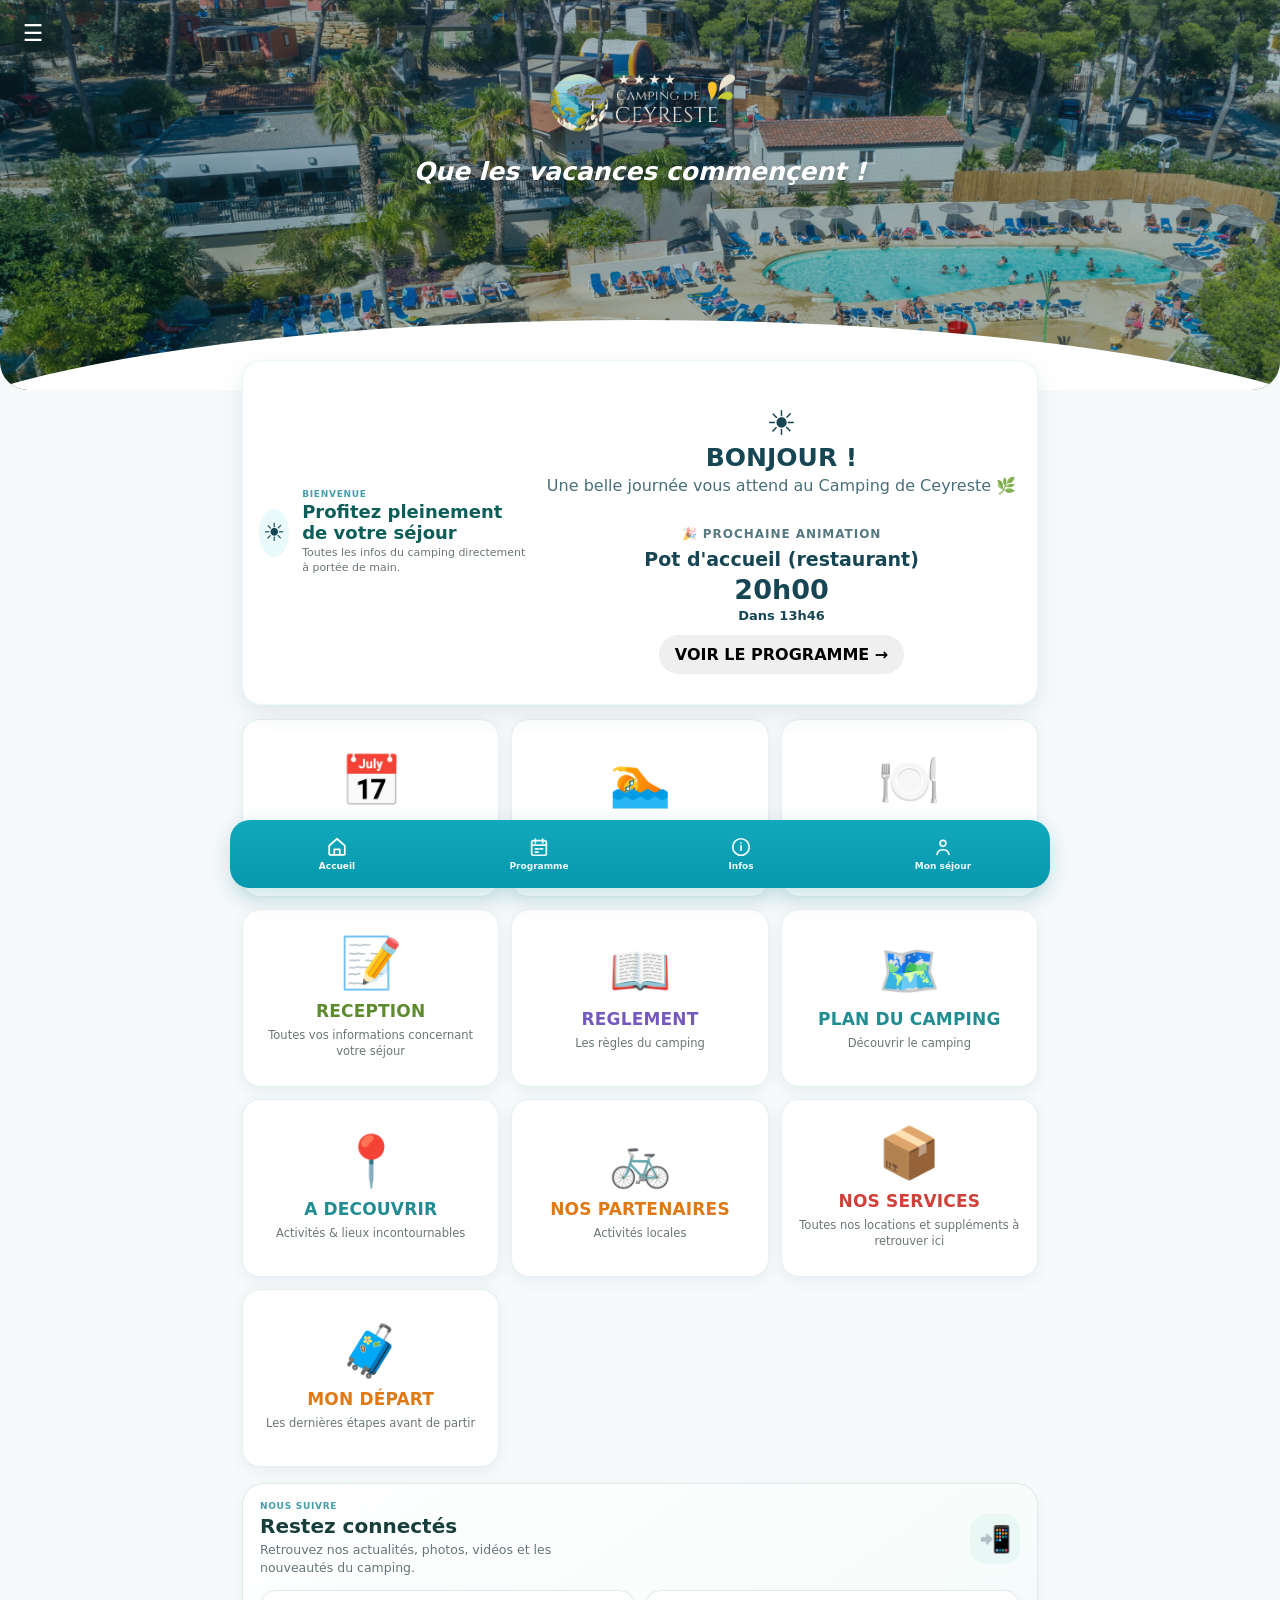
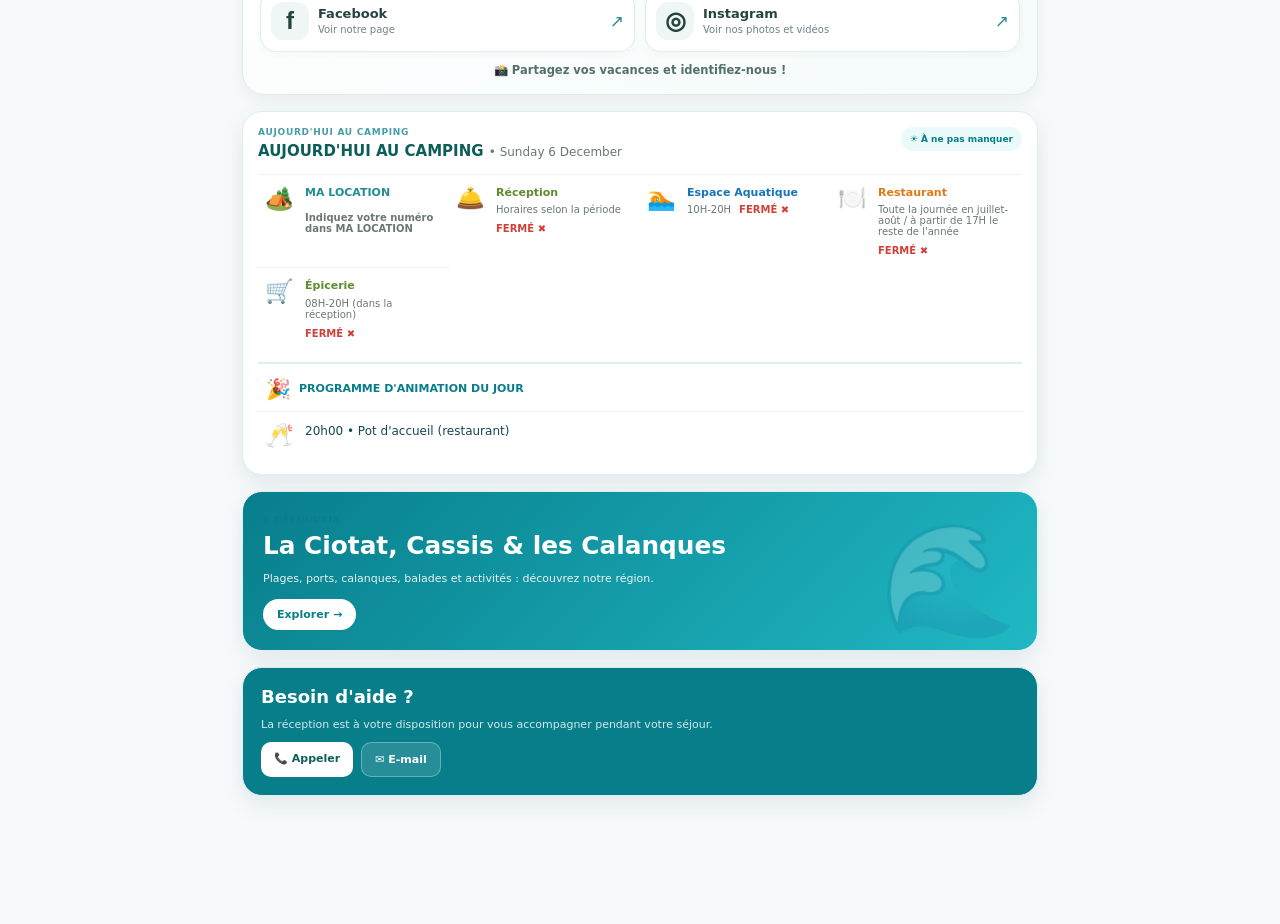
==== commit 0b53d3bd: "Add files via upload" ====
--- a/index.html
+++ b/index.html
@@ -12,7 +12,7 @@
   <link rel="manifest" href="manifest.webmanifest">
   <link rel="icon" href="icon-192.png">
   <link rel="apple-touch-icon" href="icon-192.png">
-  <link rel="stylesheet" href="style.css?v=20260816-06">
+  <link rel="stylesheet" href="style.css?v=20260819-10">
   <title>Camping de Ceyreste</title>
 </head>
 <body>
@@ -46,7 +46,10 @@
 
     <section class="tiles" id="tiles"></section>
 
-    <section class="today-card">
+    
+    <section class="socials-card" id="socialsCard" aria-label="Réseaux sociaux"></section>
+
+<section class="today-card">
       <div class="today-head">
         <div>
           <div class="eyebrow dark">AUJOURD'HUI AU CAMPING</div>
@@ -117,7 +120,7 @@
   </div>
 </div>
 
-<script src="config.js?v=20260816-06"></script>
-<script src="app.js?v=20260816-06"></script>
+<script src="config.js?v=20260819-10"></script>
+<script src="app.js?v=20260819-10"></script>
 </body>
 </html>
--- a/style.css
+++ b/style.css
@@ -597,3 +597,73 @@
 .programme-event-icon{width:46px;height:46px;flex:0 0 46px;border-radius:14px;background:#eef7f5;display:flex;align-items:center;justify-content:center;font-size:24px}.programme-event-body{min-width:0}.programme-event-text{font-size:14px;font-weight:750;line-height:1.35;color:#24443f}
 .programme-empty{padding:24px 16px;border-radius:17px;background:#f5f8f7;border:1px dashed #cbdcd8;display:flex;flex-direction:column;align-items:center;text-align:center;gap:5px;color:#55706b}.programme-empty div{font-size:32px}.programme-empty strong{font-size:15px;color:#294a45}.programme-empty span{font-size:12px}
 @media(max-width:520px){.programme-day{flex-basis:68px}.programme-selected-heading h3{font-size:18px}.programme-event-text{font-size:13px}}
+
+/* ===== V14 : mini-blocs homogènes dans les onglets ===== */
+.mini-info-list{display:flex;flex-direction:column;gap:0;margin-top:10px}
+.mini-info-block{
+  display:flex;align-items:center;gap:12px;
+  width:100%;box-sizing:border-box;
+  background:#fff;border:1px solid #e2ecea;border-radius:16px;
+  padding:12px 14px;margin:7px 0;
+  box-shadow:0 3px 10px rgba(0,0,0,.045);
+}
+.mini-info-icon{
+  width:46px;height:46px;min-width:46px;
+  border-radius:14px;background:#eef7f5;
+  display:flex;align-items:center;justify-content:center;
+  font-size:25px;line-height:1;
+}
+.mini-info-content{min-width:0;flex:1}
+.mini-info-title{
+  color:#0b7f8f;font-size:15px;font-weight:800;
+  line-height:1.2;margin-bottom:3px;
+}
+.mini-info-text{color:#5d6d70;font-size:13px;line-height:1.45}
+.mini-info-text .styled-text{display:inline}
+@media(max-width:520px){
+  .mini-info-block{padding:11px 12px;gap:10px;border-radius:15px}
+  .mini-info-icon{width:43px;height:43px;min-width:43px;font-size:23px;border-radius:13px}
+  .mini-info-title{font-size:14px}
+  .mini-info-text{font-size:12.5px}
+}
+
+/* ===== V15 : réseaux sociaux ===== */
+.socials-card{
+  margin:16px 0;
+  padding:17px;
+  border-radius:22px;
+  background:linear-gradient(145deg,#ffffff,#f4fbfa);
+  border:1px solid #dcecea;
+  box-shadow:0 5px 16px rgba(0,0,0,.055);
+}
+.socials-head{display:flex;align-items:center;justify-content:space-between;gap:12px}
+.socials-head h2{margin:3px 0 3px;font-size:20px;color:#173e3a}
+.socials-head p{margin:0;color:#657579;font-size:12.5px;line-height:1.4;max-width:310px}
+.socials-main-icon{
+  width:50px;height:50px;min-width:50px;border-radius:16px;
+  background:#e9f7f5;display:flex;align-items:center;justify-content:center;font-size:26px;
+}
+.socials-buttons{display:grid;grid-template-columns:1fr 1fr;gap:10px;margin-top:14px}
+.social-button{
+  display:flex;align-items:center;gap:9px;min-width:0;
+  padding:11px 10px;border-radius:16px;text-decoration:none;
+  background:#fff;border:1px solid #e2ecea;color:#24443f;
+  box-shadow:0 2px 8px rgba(0,0,0,.035);
+}
+.social-button .social-icon{
+  width:38px;height:38px;min-width:38px;border-radius:12px;
+  display:flex;align-items:center;justify-content:center;
+  background:#eef7f5;font-size:24px;font-weight:900;
+}
+.social-button.facebook .social-icon{font-family:Arial,sans-serif}
+.social-button.instagram .social-icon{font-family:Arial,sans-serif}
+.social-button span:nth-child(2){display:flex;flex-direction:column;min-width:0}
+.social-button strong{font-size:13px;line-height:1.15}
+.social-button small{font-size:10px;color:#708083;margin-top:2px;white-space:nowrap;overflow:hidden;text-overflow:ellipsis}
+.social-arrow{margin-left:auto;font-size:17px;color:#2b8c8c}
+.socials-footer{
+  margin-top:11px;text-align:center;font-size:11.5px;font-weight:700;color:#55706b;
+}
+@media(max-width:420px){
+  .socials-buttons{grid-template-columns:1fr}
+}
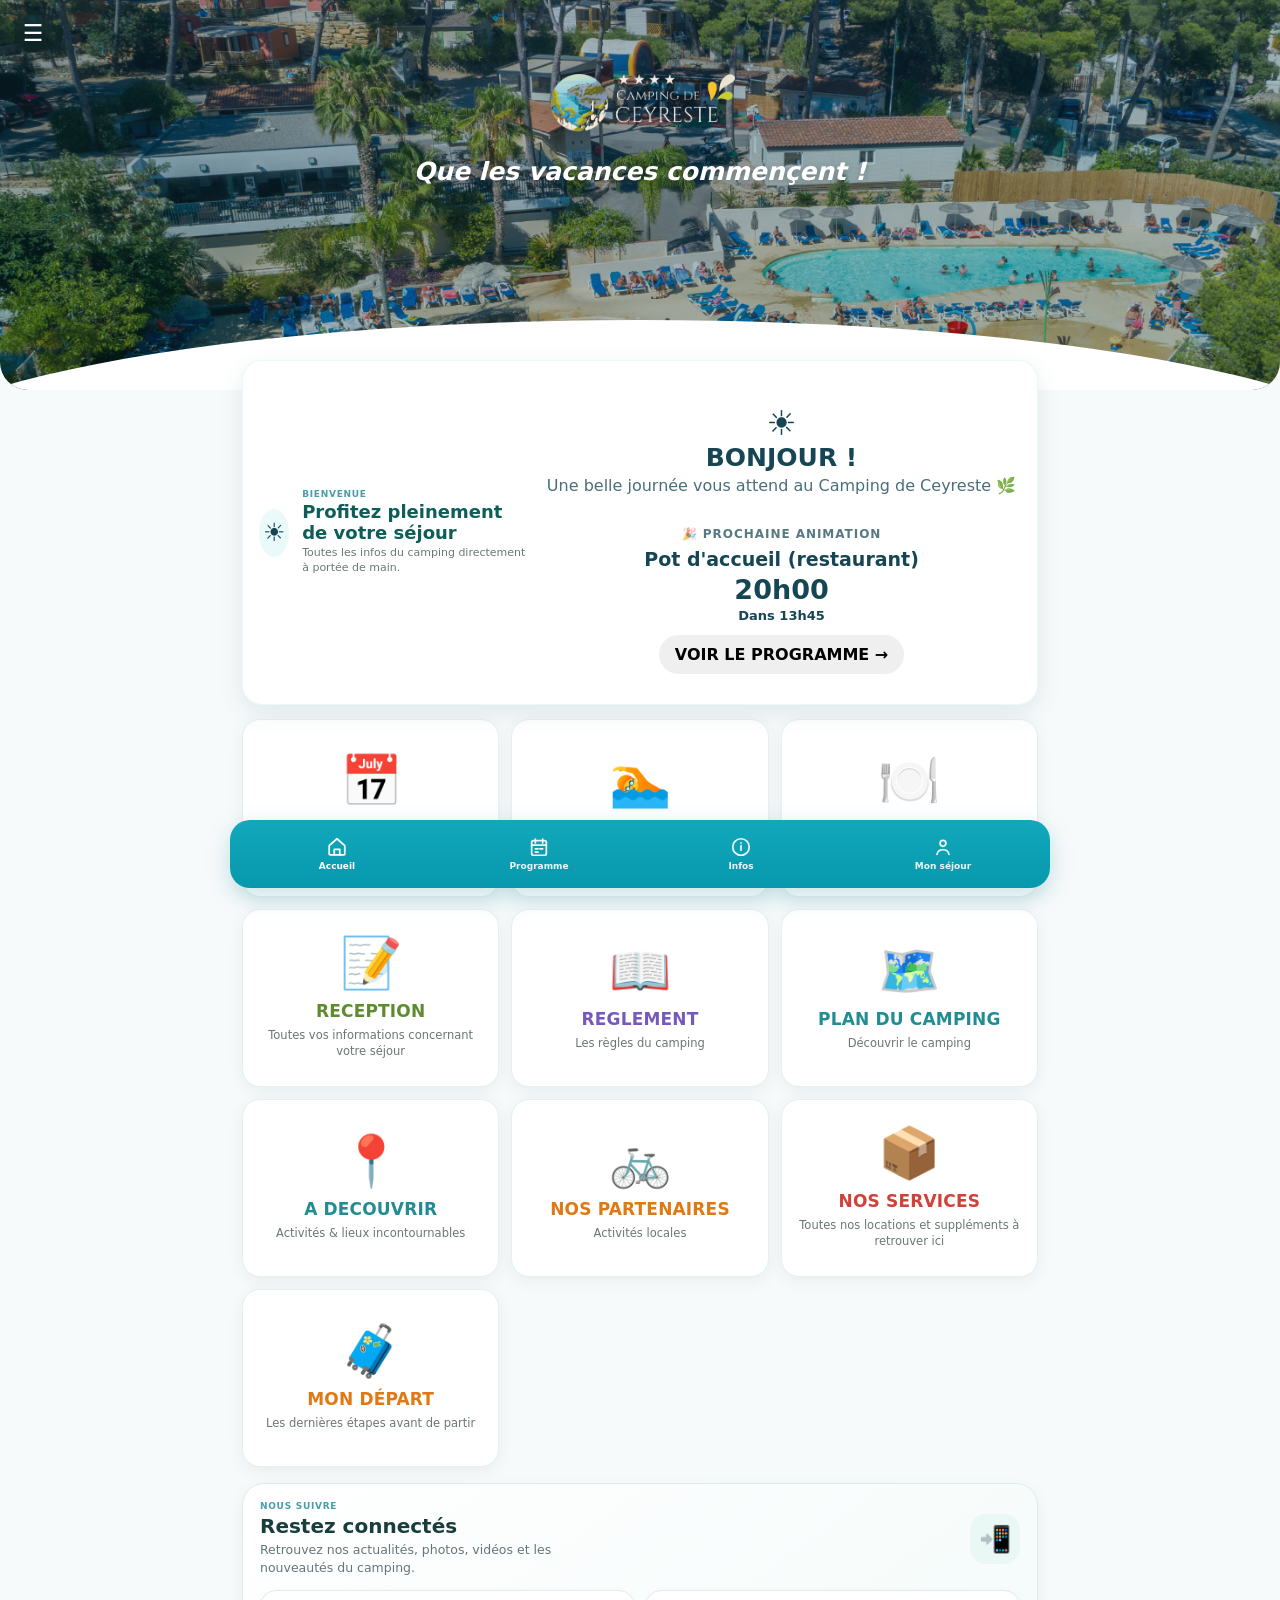
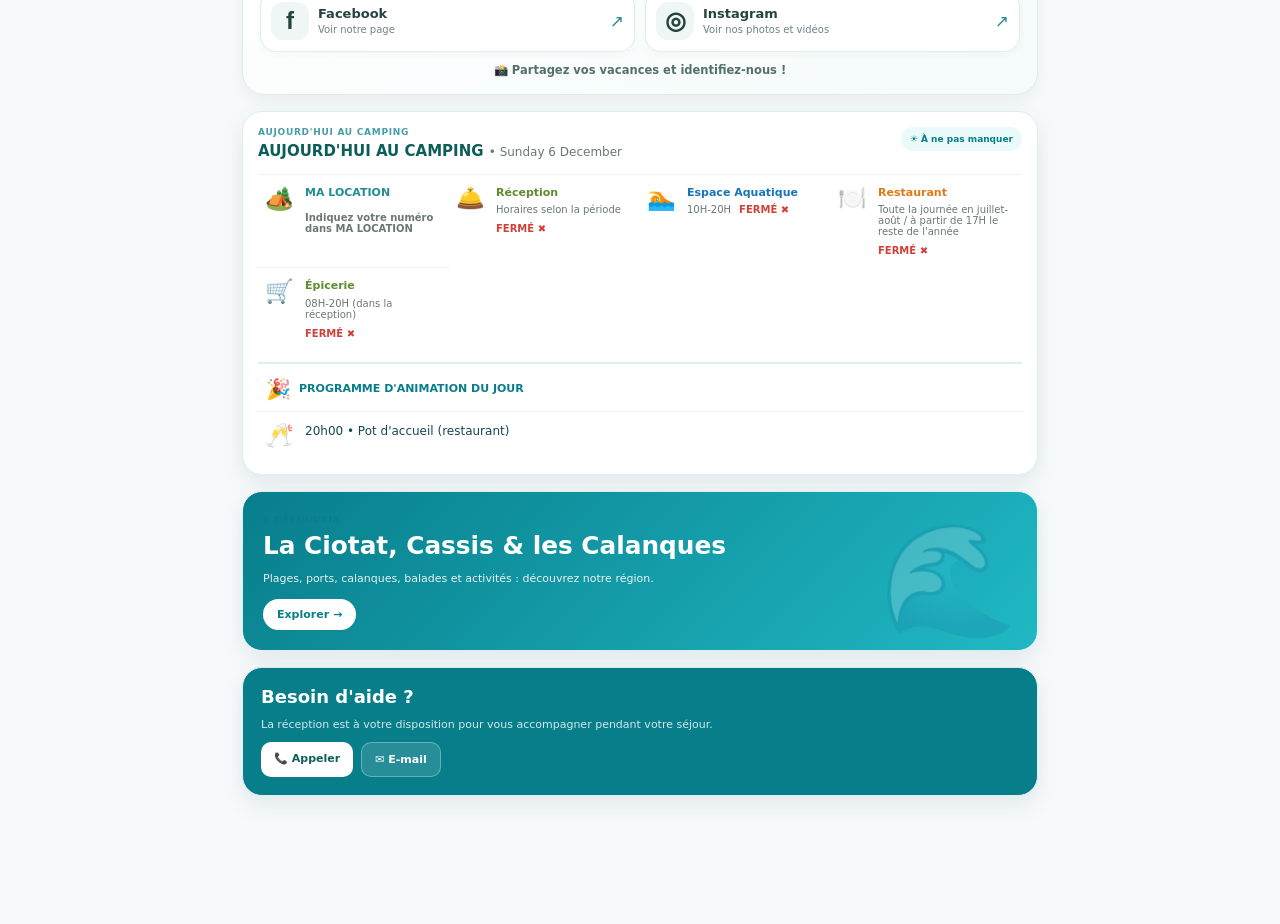
==== commit 053d8a77: "Add files via upload" ====
--- a/index.html
+++ b/index.html
@@ -12,7 +12,7 @@
   <link rel="manifest" href="manifest.webmanifest">
   <link rel="icon" href="icon-192.png">
   <link rel="apple-touch-icon" href="icon-192.png">
-  <link rel="stylesheet" href="style.css?v=20260819-10">
+  <link rel="stylesheet" href="style.css?v=20260824-12">
   <title>Camping de Ceyreste</title>
 </head>
 <body>
@@ -120,7 +120,7 @@
   </div>
 </div>
 
-<script src="config.js?v=20260819-10"></script>
-<script src="app.js?v=20260819-10"></script>
+<script src="config.js?v=20260824-12"></script>
+<script src="app.js?v=20260824-12"></script>
 </body>
 </html>
